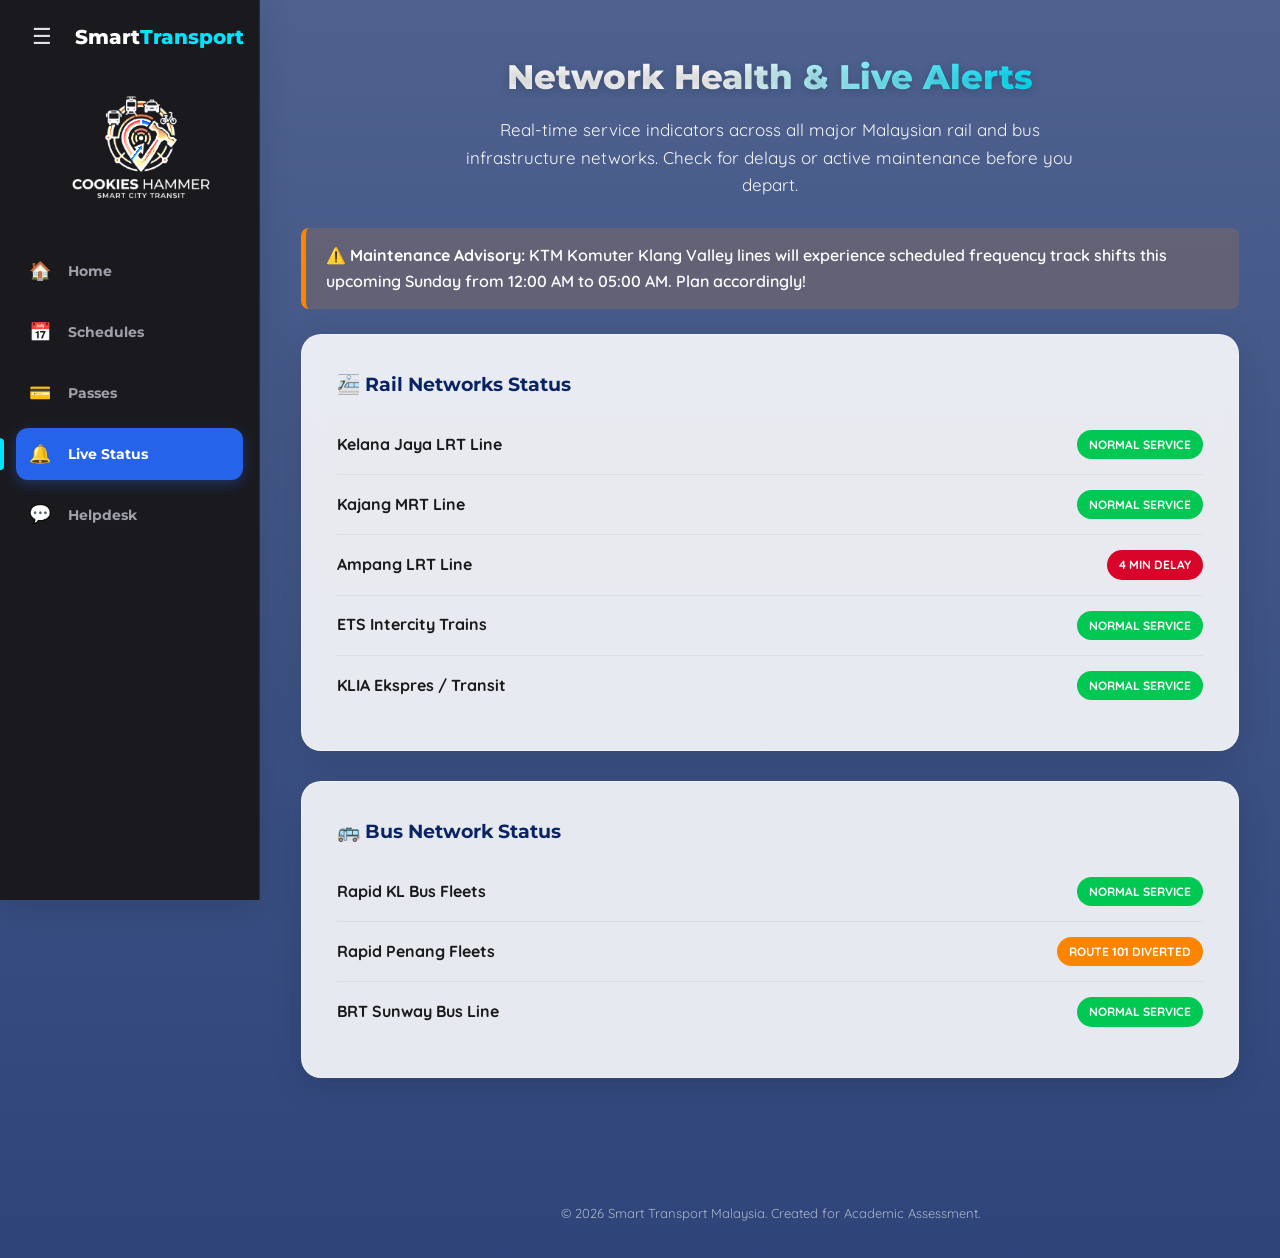
==== alerts.html @ 61defd0e "Add files via upload" ====
<!DOCTYPE html>
<html lang="en">
<head>
    <meta charset="UTF-8">
    <meta name="viewport" content="width=device-width, initial-scale=1.0">
    <title>Smart Transport Malaysia - Live Status</title>
    <link href="https://fonts.googleapis.com/css2?family=Montserrat:wght@500;700;800&family=Quicksand:wght@500;600;700&display=swap" rel="stylesheet">
    <link rel="stylesheet" href="style.css">
    <style>
        .status-container {
            background: var(--glass-bg);
            backdrop-filter: blur(12px);
            border: 1px solid var(--glass-border);
            border-radius: 20px;
            padding: 35px;
            box-shadow: var(--glass-shadow);
            margin-bottom: 30px;
        }
        .status-list {
            list-style: none;
            margin-top: 15px;
        }
        .status-item {
            display: flex;
            justify-content: space-between;
            align-items: center;
            padding: 15px 0;
            border-bottom: 1px solid rgba(0,0,0,0.05);
        }
        .status-item:last-child {
            border-bottom: none;
        }
        .status-badge {
            padding: 5px 12px;
            border-radius: 50px;
            font-size: 12px;
            font-weight: 800;
            color: white;
            text-transform: uppercase;
        }
        .status-badge.normal { background: #00c853; }
        .status-badge.delayed { background: #d90429; }
        .status-badge.maintenance { background: #fb8500; }
        
        .alert-banner {
            background: rgba(251, 133, 0, 0.15);
            border-left: 5px solid #fb8500;
            padding: 15px 20px;
            border-radius: 8px;
            margin-bottom: 25px;
            font-weight: 600;
            color: var(--white);
        }
    </style>
</head>
<body>

    <div class="app-layout">

        <!-- Gemini-Style Collapsible Sidebar -->
        <aside class="sidebar-nav" id="sidebar">
            <!-- Restores the collapsed/expanded state instantly, before paint, so the
                 sidebar no longer "pops" back open on every page navigation -->
            <script>
                // Self-contained: restores state on load AND defines the toggle
                // function, so this no longer depends on a separate JS file loading.
                if (localStorage.getItem('stSidebarCollapsed') === '1') {
                    document.getElementById('sidebar').classList.add('collapsed');
                }
                function toggleSidebar() {
                    const sidebar = document.getElementById('sidebar');
                    sidebar.classList.toggle('collapsed');
                    localStorage.setItem('stSidebarCollapsed', sidebar.classList.contains('collapsed') ? '1' : '0');
                }
            </script>

            <!-- Top Action Group (Hamburger Toggle) -->
            <div class="sidebar-top">
                <button class="toggle-btn" onclick="toggleSidebar()">
                    ☰
                </button>
                <h1 class="nav-brand-text">Smart<span>Transport</span></h1>
            </div>

            <!-- Big Logo Zone -->
            <div class="sidebar-logo-zone">
                <a href="index.html" class="logo-link" aria-label="Go to homepage">
                    <img src="assets/logo.png" alt="Brand Logo" class="sidebar-brand-logo">
                </a>
            </div>

            <!-- Navigation Links -->
            <nav class="sidebar-links">
                <a href="index.html">
                    <span class="nav-icon">🏠</span>
                    <span class="nav-text">Home</span>
                </a>
                <a href="schedules.html">
                    <span class="nav-icon">📅</span>
                    <span class="nav-text">Schedules</span>
                </a>
                <a href="passes.html">
                    <span class="nav-icon">💳</span>
                    <span class="nav-text">Passes</span>
                </a>
                <a href="alerts.html" class="active">
                    <span class="nav-icon">🔔</span>
                    <span class="nav-text">Live Status</span>
                </a>
                <a href="contact.html">
                    <span class="nav-icon">💬</span>
                    <span class="nav-text">Helpdesk</span>
                </a>
            </nav>
        </aside>

        <!-- Right Side: All Main Content Wrapper -->
        <div class="content-wrapper">

            <!-- Page Intro Area -->
            <section class="hero">
                <div class="container">
                    <h2>Network Health & Live Alerts</h2>
                    <p>Real-time service indicators across all major Malaysian rail and bus infrastructure networks. Check for delays or active maintenance before you depart.</p>
                </div>
            </section>

            <!-- Status Reports -->
            <main class="container main-content">
                
                <div class="alert-banner">
                    ⚠️ <strong>Maintenance Advisory:</strong> KTM Komuter Klang Valley lines will experience scheduled frequency track shifts this upcoming Sunday from 12:00 AM to 05:00 AM. Plan accordingly!
                </div>

                <div class="status-container">
                    <h3 style="font-family: 'Montserrat', sans-serif; color: var(--primary-blue);">🚈 Rail Networks Status</h3>
                    <ul class="status-list">
                        <li class="status-item">
                            <span><strong>Kelana Jaya LRT Line</strong></span>
                            <span class="status-badge normal">Normal Service</span>
                        </li>
                        <li class="status-item">
                            <span><strong>Kajang MRT Line</strong></span>
                            <span class="status-badge normal">Normal Service</span>
                        </li>
                        <li class="status-item">
                            <span><strong>Ampang LRT Line</strong></span>
                            <span class="status-badge delayed">4 Min Delay</span>
                        </li>
                        <li class="status-item">
                            <span><strong>ETS Intercity Trains</strong></span>
                            <span class="status-badge normal">Normal Service</span>
                        </li>
                        <li class="status-item">
                            <span><strong>KLIA Ekspres / Transit</strong></span>
                            <span class="status-badge normal">Normal Service</span>
                        </li>
                    </ul>
                </div>

                <div class="status-container">
                    <h3 style="font-family: 'Montserrat', sans-serif; color: var(--primary-blue);">🚌 Bus Network Status</h3>
                    <ul class="status-list">
                        <li class="status-item">
                            <span><strong>Rapid KL Bus Fleets</strong></span>
                            <span class="status-badge normal">Normal Service</span>
                        </li>
                        <li class="status-item">
                            <span><strong>Rapid Penang Fleets</strong></span>
                            <span class="status-badge maintenance">Route 101 Diverted</span>
                        </li>
                        <li class="status-item">
                            <span><strong>BRT Sunway Bus Line</strong></span>
                            <span class="status-badge normal">Normal Service</span>
                        </li>
                    </ul>
                </div>

            </main>

            <!-- Global Standardized Footer -->
            <footer class="site-footer">
                <p>&copy; 2026 Smart Transport Malaysia. Created for Academic Assessment.</p>
            </footer>

        </div> <!-- End content-wrapper -->
    </div> <!-- End app-layout -->


</body>
</html>
---- style.css ----
/* --- Premium Universal UI Variables --- */
:root {
    --primary-blue: #0A2463;
    --accent-teal: #00E5FF;
    --accent-purple: #7C43BD;
    --text-main: #1a1a1a;
    --text-light: #555555;
    --white: #ffffff;
    
    --glass-bg: rgba(255, 255, 255, 0.88);
    --glass-border: rgba(255, 255, 255, 0.4);
    --glass-shadow: 0 8px 32px 0 rgba(0, 0, 0, 0.12);
}

* {
    margin: 0;
    padding: 0;
    box-sizing: border-box;
}

body {
    font-family: 'Quicksand', sans-serif;
    background: linear-gradient(rgba(10, 36, 99, 0.72), rgba(10, 36, 99, 0.85)), 
                url('https://images.unsplash.com/photo-1515162816999-a0c47dc192f7?auto=format&fit=crop&q=80&w=2000') no-repeat center center fixed;
    background-size: cover;
    color: var(--text-main);
    line-height: 1.6;
    min-height: 100vh;
}

.container {
    width: 92%;
    max-width: 1200px;
    margin: 0 auto;
}

/* ==========================================================================
   GEMINI-STYLE APP LAYOUT ENGINE
   ========================================================================== */
.app-layout {
    display: flex;
    min-height: 100vh;
}

/* Glassmorphic Sidebar Navigation Base */
.sidebar-nav {
    width: 260px; /* Fully expanded width */
    background-color: #1a1a1e;
    backdrop-filter: blur(16px);
    -webkit-backdrop-filter: blur(16px);
    border-right: 1px solid #2d2d34;
    box-shadow: var(--glass-shadow);
    padding: 20px 16px;
    box-sizing: border-box;
    display: flex;
    flex-direction: column;
    position: fixed;
    height: 100vh;
    z-index: 100;
    transition: width 0.3s cubic-bezier(0.4, 0, 0.2, 1), padding 0.3s ease;
    overflow: hidden;
}

/* --- COLLAPSED STATE (Gemini Icon Mode) --- */
.sidebar-nav.collapsed {
    width: 70px; /* Shrinks to icon-only size */
    padding: 20px 10px;
}

/* Top Action Header (Hamburger Toggle & Title) */
.sidebar-top {
    display: flex;
    align-items: center;
    gap: 15px;
    margin-bottom: 25px;
    padding-left: 8px;
}

/* EYE COMFORT FIX: Swapped --primary-blue text color for high-contrast off-white */
.toggle-btn {
    background: none;
    border: none;
    color: #e0e0e6; 
    font-size: 22px;
    cursor: pointer;
    padding: 4px 8px;
    border-radius: 8px;
    transition: background 0.2s, transform 0.25s ease;
    display: flex;
    align-items: center;
    justify-content: center;
}

.toggle-btn:hover {
    background: rgba(255, 255, 255, 0.08);
}

.toggle-btn:active {
    transform: scale(0.9);
}

.sidebar-nav.collapsed .toggle-btn {
    transform: rotate(180deg);
}

.sidebar-nav.collapsed .toggle-btn:active {
    transform: rotate(180deg) scale(0.9);
}

.nav-brand-text {
    font-family: 'Montserrat', sans-serif;
    font-size: 20px;
    font-weight: 800;
    color: #ffffff;
    white-space: nowrap;
    transition: opacity 0.2s ease;
}

/* Highlights the "Transport" half of your brand text in a nice teal */
.nav-brand-text span {
    color: var(--accent-teal);
}

/* Hide title text when bar is tiny */
.sidebar-nav.collapsed .nav-brand-text {
    opacity: 0;
    pointer-events: none;
}

/* Large Center Logo Section */
.sidebar-logo-zone {
    text-align: center;
    margin-bottom: 30px;
    transition: transform 0.3s ease, opacity 0.2s ease;
}

/* Wraps the logo image so it behaves as a "back to home" control */
.logo-link {
    display: block;
    border-radius: 10px;
    cursor: pointer;
    transition: transform 0.25s cubic-bezier(0.4, 0, 0.2, 1);
}

.logo-link:hover {
    transform: scale(1.04);
}

.logo-link:active {
    transform: scale(0.97);
}

.logo-link:focus-visible {
    outline: 2px solid var(--accent-teal);
    outline-offset: 4px;
}

/* Target the sidebar image asset */
.sidebar-brand-logo {
    width: 250px;
    height: auto;
    margin: 0 auto;
    display: block;
    border-radius: 8px;
    
    /* THE FIX: These filters turn any dark/black image lines completely white */
    filter: invert(1) brightness(2); 
    
    transition: filter 0.2s ease;
}

/* Soft glow-up when you hover over the logo link */
.logo-link:hover .sidebar-brand-logo {
    filter: invert(1) brightness(2.3) drop-shadow(0 0 10px rgba(0, 229, 255, 0.35));
}
/* Gracefully scale down and hide main brand logo on collapse */
.sidebar-nav.collapsed .sidebar-logo-zone {
    opacity: 0;
    transform: scale(0.7);
    height: 0;
    margin-bottom: 0;
    pointer-events: none;
}

/* Navigation Links Wrapper */
.sidebar-links {
    display: flex;
    flex-direction: column;
    gap: 8px;
}

/* EYE COMFORT FIX: Softened navigation text links to off-white grey */
.sidebar-links a {
    text-decoration: none;
    color: #a0a0ab;
    font-family: 'Montserrat', sans-serif;
    font-weight: 700;
    font-size: 14px;
    padding: 12px;
    border-radius: 12px;
    transition: background 0.2s ease, color 0.2s ease, transform 0.2s ease;
    display: flex;
    align-items: center;
    gap: 16px;
    white-space: nowrap;
    position: relative;
}

/* Centers icons/emojis in placeholder slots */
.nav-icon {
    font-size: 18px;
    display: inline-flex;
    align-items: center;
    justify-content: center;
    width: 24px;
    min-width: 24px;
    transition: transform 0.2s ease;
}

.nav-text {
    transition: opacity 0.2s ease;
    opacity: 1;
}

/* Hide string labels completely when collapsed */
.sidebar-nav.collapsed .nav-text {
    opacity: 0;
    pointer-events: none;
}

/* Active links item highlight */
.sidebar-links a:hover {
    background: rgba(255, 255, 255, 0.06);
    color: #ffffff;
    transform: translateX(2px);
}

.sidebar-links a:hover .nav-icon {
    transform: scale(1.1);
}

/* Style for the active/selected page link */
.sidebar-links a.active {
    background-color: #2563eb; /* Vibrant blue accent */
    color: #ffffff;
    box-shadow: 0 4px 14px rgba(37, 99, 235, 0.35);
}

/* Small accent tab that marks the active page, echoed in collapsed mode */
.sidebar-links a.active::before {
    content: "";
    position: absolute;
    left: -16px;
    top: 50%;
    transform: translateY(-50%);
    width: 4px;
    height: 60%;
    border-radius: 0 4px 4px 0;
    background: var(--accent-teal);
}

.sidebar-nav.collapsed .sidebar-links a {
    justify-content: center;
    padding: 12px 0;
}

/* ==========================================================================
   CONTENT WRAPPER (Adapts automatically when navigation shifts)
   ========================================================================== */
.content-wrapper {
    margin-left: 260px; /* Default sidebar margin */
    width: calc(100% - 260px);
    box-sizing: border-box;
    display: flex;
    flex-direction: column;
    transition: margin-left 0.3s cubic-bezier(0.4, 0, 0.2, 1), width 0.3s cubic-bezier(0.4, 0, 0.2, 1);
    animation: page-fade-in 0.4s ease;
}

@keyframes page-fade-in {
    from { opacity: 0; transform: translateY(6px); }
    to { opacity: 1; transform: translateY(0); }
}

@media (prefers-reduced-motion: reduce) {
    .content-wrapper { animation: none; }
    .toggle-btn, .logo-link, .sidebar-links a, .feature-card, .pass-card, .card-btn {
        transition: none !important;
        animation: none !important;
    }
}

/* When sidebar has the '.collapsed' class, expand the main workspace */
.sidebar-nav.collapsed + .content-wrapper {
    margin-left: 70px;
    width: calc(100% - 70px);
}

/* ==========================================================================
   CORE SITE STYLES (Your Original Code Unchanged)
   ========================================================================== */
.hero {
    text-align: center;
    padding: 50px 0 30px;
    color: var(--white);
}

.hero h2 {
    font-family: 'Montserrat', sans-serif;
    font-size: 34px;
    font-weight: 800;
    margin-bottom: 12px;
    text-shadow: 0 2px 10px rgba(0,0,0,0.2);
    background: linear-gradient(100deg, #ffffff 40%, var(--accent-teal) 100%);
    -webkit-background-clip: text;
    background-clip: text;
    -webkit-text-fill-color: transparent;
    display: inline-block;
}

.hero p {
    font-size: 17px;
    opacity: 0.95;
    max-width: 650px;
    margin: 0 auto;
}

.main-content {
    padding-bottom: 60px;
}

.features-grid {
    display: grid;
    grid-template-columns: repeat(auto-fit, minmax(300px, 1fr));
    gap: 25px;
    margin-top: 20px;
}

.feature-card {
    background: var(--glass-bg);
    backdrop-filter: blur(10px);
    border: 1px solid var(--glass-border);
    border-radius: 16px;
    padding: 30px;
    box-shadow: var(--glass-shadow);
    display: flex;
    flex-direction: column;
    justify-content: space-between;
    transition: transform 0.25s ease, box-shadow 0.25s ease;
}

.feature-card:hover {
    transform: translateY(-4px);
    box-shadow: 0 14px 36px 0 rgba(0, 0, 0, 0.18);
}

.feature-card h3 {
    font-family: 'Montserrat', sans-serif;
    color: var(--primary-blue);
    margin-bottom: 12px;
}

.feature-card p {
    font-size: 15px;
    color: var(--text-light);
    margin-bottom: 20px;
}

.card-btn {
    display: inline-block;
    text-align: center;
    text-decoration: none;
    background: linear-gradient(135deg, var(--primary-blue), var(--accent-purple));
    color: var(--white);
    padding: 10px 20px;
    border-radius: 8px;
    font-weight: 700;
    font-size: 14px;
    transition: transform 0.2s, box-shadow 0.2s;
}

.card-btn:hover {
    transform: translateY(-2px);
    box-shadow: 0 6px 16px rgba(10, 36, 99, 0.35);
}

.site-footer {
    text-align: center;
    padding: 35px 0;
    color: rgba(255, 255, 255, 0.6);
    font-size: 13px;
    margin-top: auto;
}

/* Multimedia Grids */
.media-grid {
    display: grid;
    grid-template-columns: repeat(auto-fit, minmax(350px, 1fr));
    gap: 30px;
}

.media-card {
    background: var(--glass-bg);
    backdrop-filter: blur(12px);
    -webkit-backdrop-filter: blur(12px);
    border: 1px solid var(--glass-border);
    border-radius: 20px;
    padding: 25px;
    box-shadow: var(--glass-shadow);
    transition: transform 0.25s ease, box-shadow 0.25s ease;
}

.media-card:hover {
    transform: translateY(-3px);
    box-shadow: 0 14px 36px 0 rgba(0, 0, 0, 0.16);
}

.media-card h3 {
    font-family: 'Montserrat', sans-serif;
    color: var(--primary-blue);
    margin-bottom: 15px;
    border-bottom: 2px solid var(--glass-border);
    padding-bottom: 10px;
}

.media-card video, .promo-poster {
    width: 100%;
    border-radius: 12px;
    box-shadow: 0 4px 15px rgba(0,0,0,0.1);
    display: block;
}

/* ==========================================================================
   SCHEDULES PAGE — SEARCH BAR + LINE BADGES
   (previously unstyled classes used in schedules.html)
   ========================================================================== */
.search-container {
    margin-top: 10px;
    margin-bottom: 25px;
}

#transitSearch {
    width: 100%;
    padding: 16px 20px;
    font-family: 'Quicksand', sans-serif;
    font-size: 15px;
    font-weight: 600;
    color: var(--text-main);
    background: var(--glass-bg);
    backdrop-filter: blur(12px);
    -webkit-backdrop-filter: blur(12px);
    border: 1px solid var(--glass-border);
    border-radius: 14px;
    box-shadow: var(--glass-shadow);
    outline: none;
    transition: box-shadow 0.2s ease, transform 0.2s ease;
}

#transitSearch::placeholder {
    color: var(--text-light);
    opacity: 0.8;
}

#transitSearch:focus {
    box-shadow: 0 0 0 3px rgba(0, 229, 255, 0.35), var(--glass-shadow);
    transform: translateY(-1px);
}

.schedule-box {
    display: flex;
    flex-direction: column;
}

.line-badge {
    display: inline-block;
    padding: 5px 12px;
    border-radius: 50px;
    font-size: 12px;
    font-weight: 800;
    color: #ffffff;
    letter-spacing: 0.2px;
    white-space: nowrap;
}

.line-badge.kelana { background: #9c2542; }
.line-badge.kajang { background: #009688; }
.line-badge.ampang { background: #f7941d; }

.live-time {
    font-weight: 800;
    color: #00a352;
}

table tr:hover {
    background: rgba(10, 36, 99, 0.04);
}
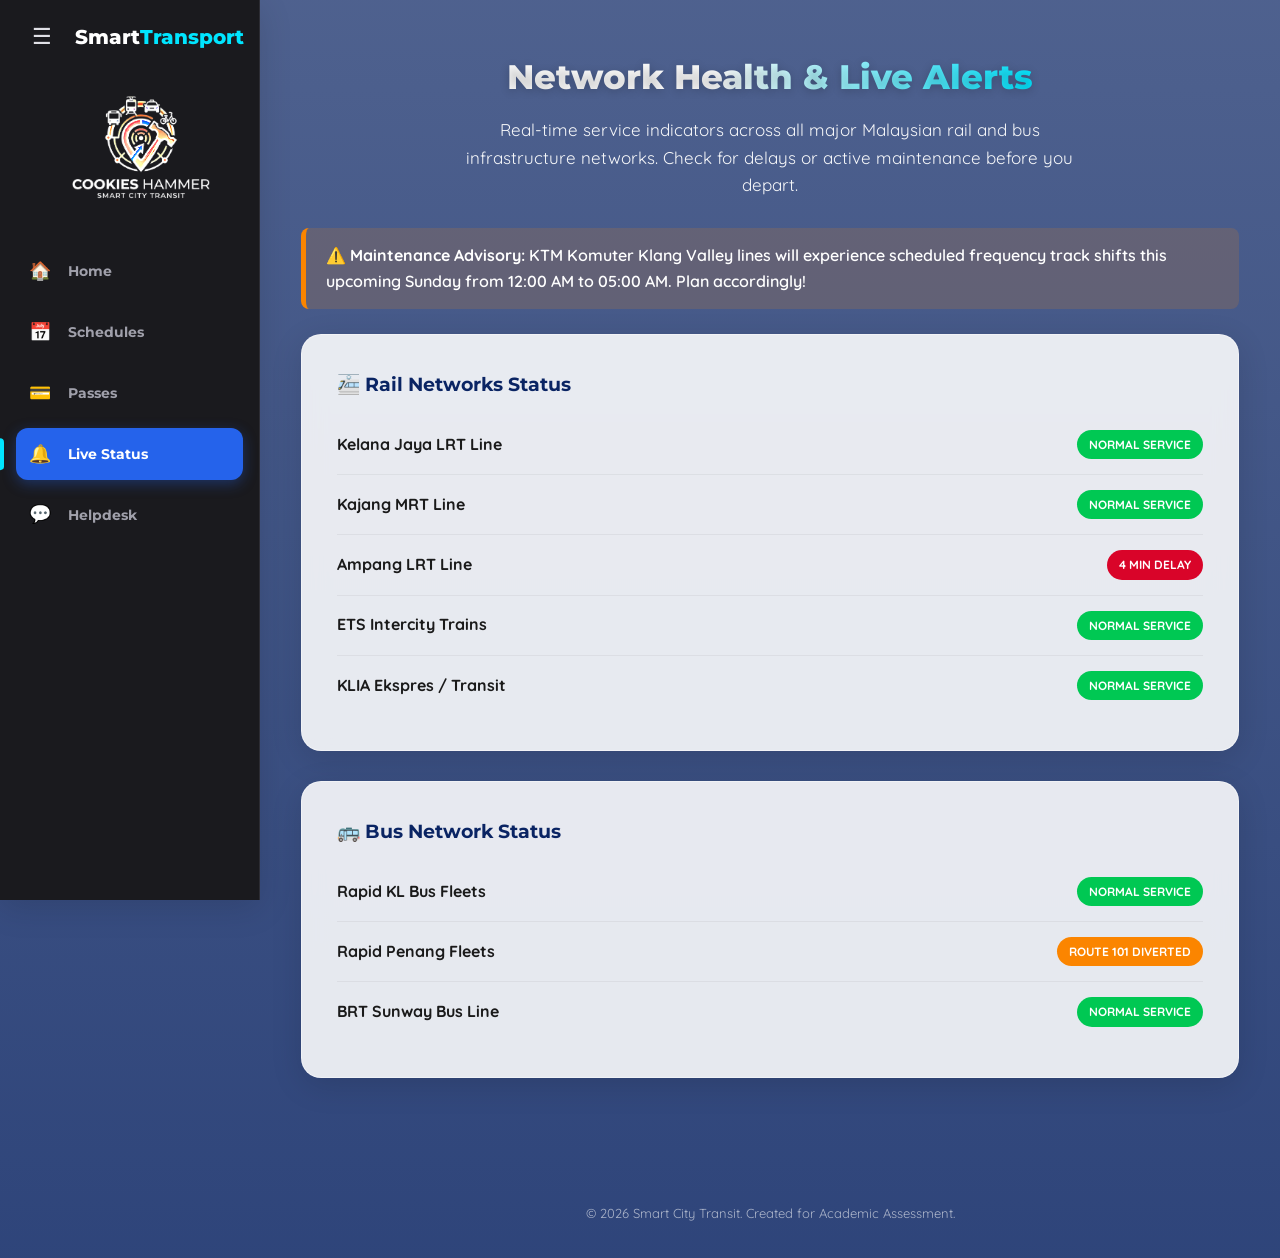
==== commit 0815fb5c: "Update brand name to Smart City Transit" ====
--- a/alerts.html
+++ b/alerts.html
@@ -3,7 +3,7 @@
 <head>
     <meta charset="UTF-8">
     <meta name="viewport" content="width=device-width, initial-scale=1.0">
-    <title>Smart Transport Malaysia - Live Status</title>
+    <title>Smart City Transit - Live Status</title>
     <link href="https://fonts.googleapis.com/css2?family=Montserrat:wght@500;700;800&family=Quicksand:wght@500;600;700&display=swap" rel="stylesheet">
     <link rel="stylesheet" href="style.css">
     <style>
@@ -180,7 +180,7 @@
 
             <!-- Global Standardized Footer -->
             <footer class="site-footer">
-                <p>&copy; 2026 Smart Transport Malaysia. Created for Academic Assessment.</p>
+                <p>&copy; 2026 Smart City Transit. Created for Academic Assessment.</p>
             </footer>
 
         </div> <!-- End content-wrapper -->
